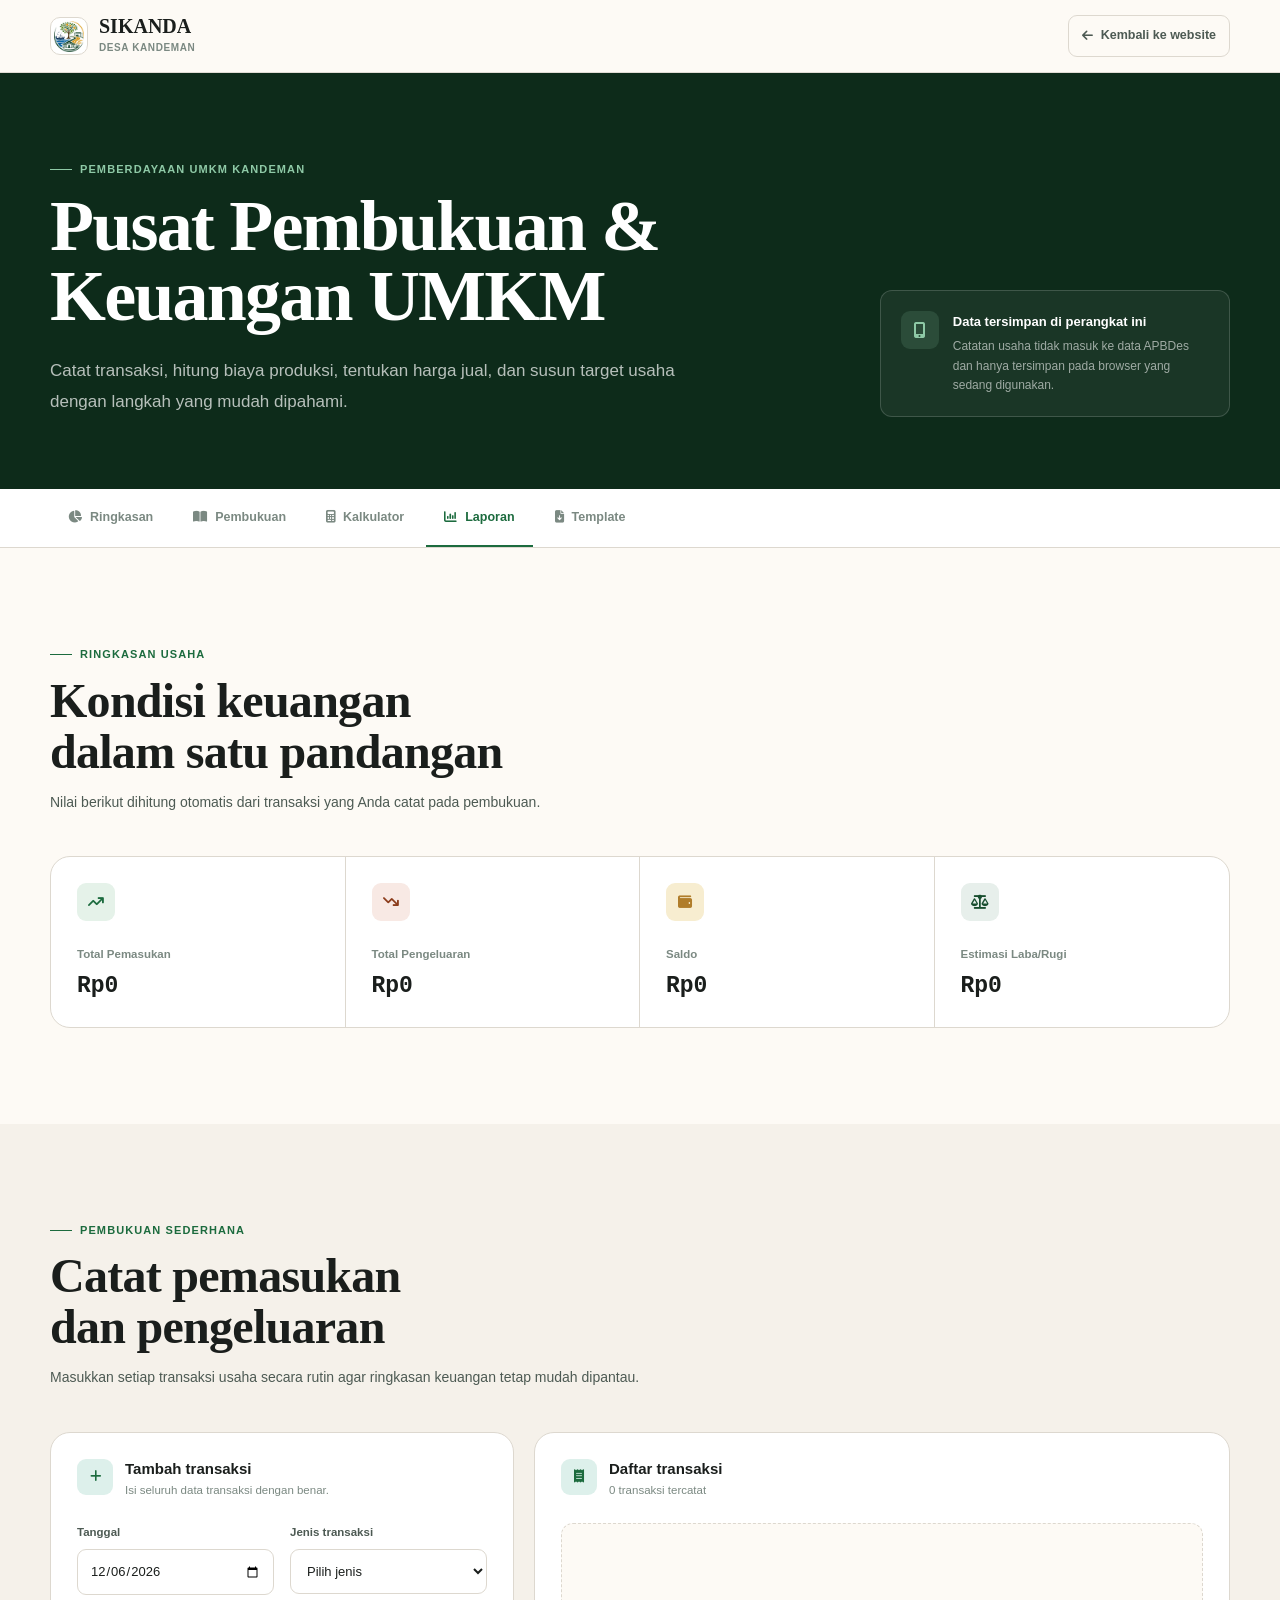
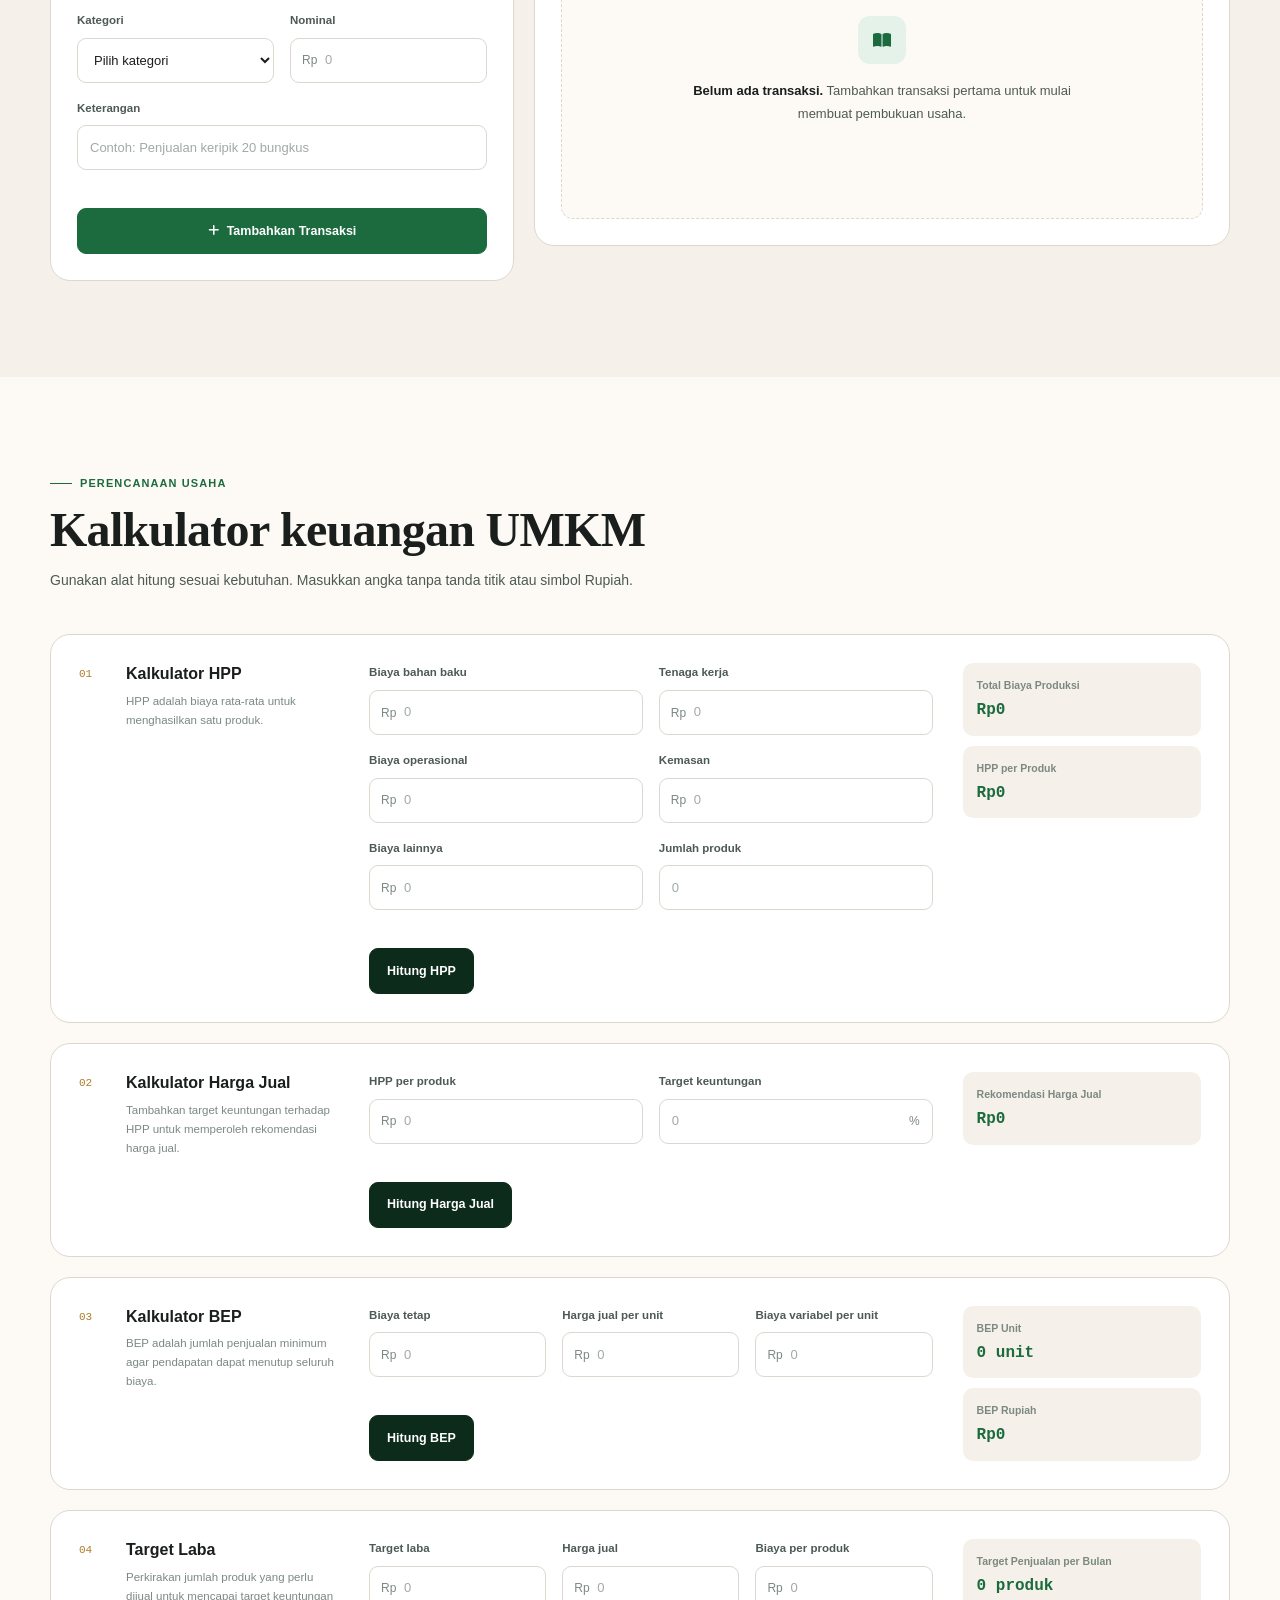
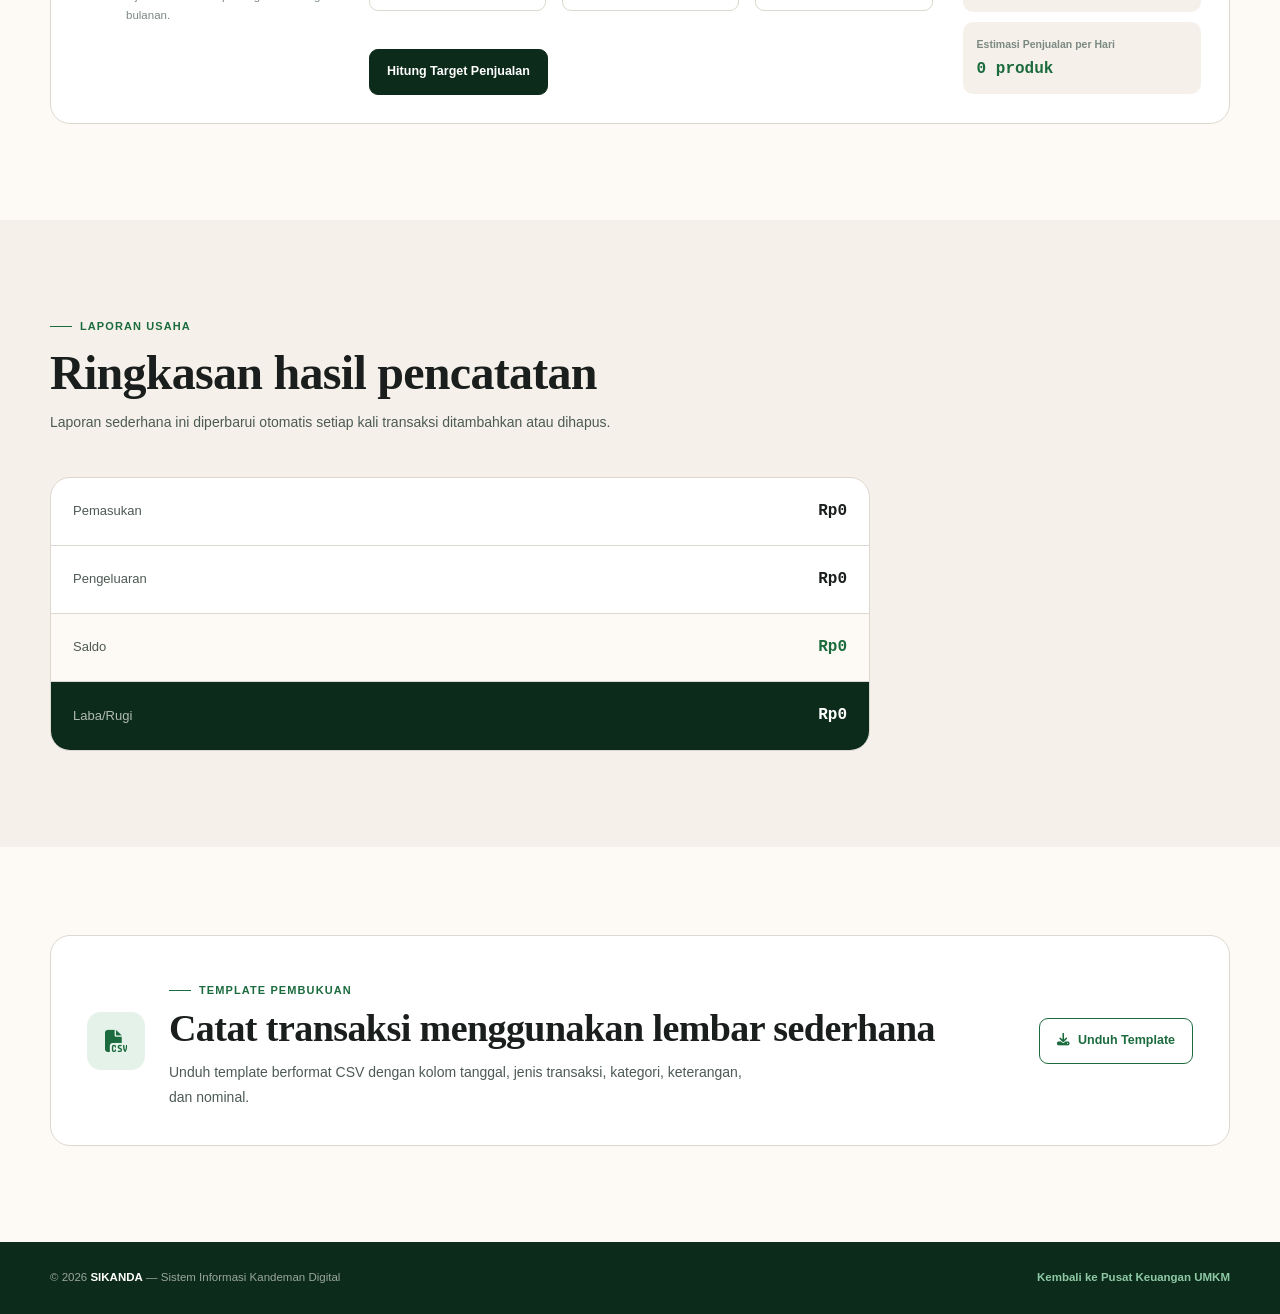
==== Portal Resmi Desa Kandeman/keuangan-umkm/index.html @ 776049ca "Add files via upload" ====
<!DOCTYPE html>
<html lang="id">
<head>
  <meta charset="UTF-8" />
  <meta name="viewport" content="width=device-width, initial-scale=1.0" />
  <meta http-equiv="Content-Security-Policy"
    content="default-src 'self';
             script-src 'self';
             style-src 'self' 'unsafe-inline' https://fonts.googleapis.com https://cdnjs.cloudflare.com;
             font-src https://fonts.gstatic.com https://cdnjs.cloudflare.com;
             img-src 'self' data:;" />
  <title>Pusat Pembukuan &amp; Keuangan UMKM — SIKANDA</title>
  <meta name="description" content="Alat bantu pembukuan dan perencanaan keuangan sederhana bagi pelaku UMKM Desa Kandeman." />
  <meta name="theme-color" content="#0D2B1A" />
  <link rel="icon" type="image/svg+xml" href="data:image/svg+xml,%3Csvg%20xmlns='http://www.w3.org/2000/svg'%20viewBox='0%200%2096%2096'%3E%3Ccircle%20cx='48'%20cy='48'%20r='46'%20fill='%230D2B1A'/%3E%3Crect%20x='45'%20y='38'%20width='6'%20height='26'%20rx='2'%20fill='%236B4423'/%3E%3Ccircle%20cx='48'%20cy='30'%20r='18'%20fill='%233D8B54'/%3E%3Ccircle%20cx='35'%20cy='38'%20r='11'%20fill='%234A9C61'/%3E%3Ccircle%20cx='61'%20cy='38'%20r='11'%20fill='%234A9C61'/%3E%3Cpath%20d='M14,66%20Q28,58%2048,64%20Q68,70%2082,60%20L82,90%20L14,90%20Z'%20fill='%231E5C94'/%3E%3C/svg%3E" />
  <link rel="preconnect" href="https://fonts.googleapis.com" />
  <link rel="preconnect" href="https://fonts.gstatic.com" crossorigin />
  <link href="https://fonts.googleapis.com/css2?family=Cormorant+Garamond:wght@500;600;700&amp;family=DM+Sans:wght@400;500;600;700&amp;family=DM+Mono:wght@400;500&amp;display=swap" rel="stylesheet" />
  <link rel="stylesheet" href="https://cdnjs.cloudflare.com/ajax/libs/font-awesome/6.5.0/css/all.min.css" />
  <link rel="stylesheet" href="../assets/css/keuangan-umkm.css?v=20260810-keuangan-umkm-v12" />
</head>
<body>
  <a class="skip-link" href="#konten-utama">Lewati ke konten utama</a>

  <header class="finance-header">
    <div class="finance-container finance-header-inner">
      <a class="finance-brand" href="../index.html#keuangan-umkm" aria-label="Kembali ke SIKANDA">
        <span class="finance-logo"><img src="../assets/images/logo-desa.png" alt="Logo Desa Kandeman" /></span>
        <span>
          <strong>SIKANDA</strong>
          <small>Desa Kandeman</small>
        </span>
      </a>
      <a class="back-link" href="../index.html#keuangan-umkm">
        <i class="fa-solid fa-arrow-left" aria-hidden="true"></i> Kembali ke website
      </a>
    </div>
  </header>

  <main id="konten-utama">
    <section class="finance-hero" aria-labelledby="page-title">
      <div class="finance-container finance-hero-grid">
        <div>
          <span class="finance-eyebrow">Pemberdayaan UMKM Kandeman</span>
          <h1 id="page-title">Pusat Pembukuan &amp;<br />Keuangan UMKM</h1>
          <p>Catat transaksi, hitung biaya produksi, tentukan harga jual, dan susun target usaha dengan langkah yang mudah dipahami.</p>
        </div>
        <aside class="privacy-note" aria-label="Informasi penyimpanan data">
          <span class="privacy-note-icon" aria-hidden="true"><i class="fa-solid fa-mobile-screen-button"></i></span>
          <div>
            <strong>Data tersimpan di perangkat ini</strong>
            <p>Catatan usaha tidak masuk ke data APBDes dan hanya tersimpan pada browser yang sedang digunakan.</p>
          </div>
        </aside>
      </div>
    </section>

    <nav class="finance-nav" aria-label="Navigasi Pusat Keuangan UMKM">
      <div class="finance-container finance-nav-scroll">
        <a href="#ringkasan" class="finance-nav-link active"><i class="fa-solid fa-chart-pie" aria-hidden="true"></i> Ringkasan</a>
        <a href="#pembukuan" class="finance-nav-link"><i class="fa-solid fa-book-open" aria-hidden="true"></i> Pembukuan</a>
        <a href="#kalkulator" class="finance-nav-link"><i class="fa-solid fa-calculator" aria-hidden="true"></i> Kalkulator</a>
        <a href="#laporan" class="finance-nav-link"><i class="fa-solid fa-chart-column" aria-hidden="true"></i> Laporan</a>
        <a href="#template" class="finance-nav-link"><i class="fa-solid fa-file-arrow-down" aria-hidden="true"></i> Template</a>
      </div>
    </nav>

    <section class="finance-section" id="ringkasan" aria-labelledby="ringkasan-title">
      <div class="finance-container">
        <div class="finance-section-heading">
          <span>Ringkasan usaha</span>
          <h2 id="ringkasan-title">Kondisi keuangan dalam satu pandangan</h2>
          <p>Nilai berikut dihitung otomatis dari transaksi yang Anda catat pada pembukuan.</p>
        </div>
        <div class="summary-grid" aria-live="polite">
          <article class="summary-card income">
            <span class="summary-icon" aria-hidden="true"><i class="fa-solid fa-arrow-trend-up"></i></span>
            <p>Total Pemasukan</p>
            <strong id="summary-income">Rp0</strong>
          </article>
          <article class="summary-card expense">
            <span class="summary-icon" aria-hidden="true"><i class="fa-solid fa-arrow-trend-down"></i></span>
            <p>Total Pengeluaran</p>
            <strong id="summary-expense">Rp0</strong>
          </article>
          <article class="summary-card balance">
            <span class="summary-icon" aria-hidden="true"><i class="fa-solid fa-wallet"></i></span>
            <p>Saldo</p>
            <strong id="summary-balance">Rp0</strong>
          </article>
          <article class="summary-card profit">
            <span class="summary-icon" aria-hidden="true"><i class="fa-solid fa-scale-balanced"></i></span>
            <p>Estimasi Laba/Rugi</p>
            <strong id="summary-profit">Rp0</strong>
          </article>
        </div>
      </div>
    </section>

    <section class="finance-section finance-section-alt" id="pembukuan" aria-labelledby="pembukuan-title">
      <div class="finance-container">
        <div class="finance-section-heading">
          <span>Pembukuan sederhana</span>
          <h2 id="pembukuan-title">Catat pemasukan dan pengeluaran</h2>
          <p>Masukkan setiap transaksi usaha secara rutin agar ringkasan keuangan tetap mudah dipantau.</p>
        </div>

        <div class="bookkeeping-layout">
          <form class="finance-panel transaction-form" id="transaction-form" novalidate>
            <div class="panel-heading">
              <span class="panel-heading-icon" aria-hidden="true"><i class="fa-solid fa-plus"></i></span>
              <div>
                <h3>Tambah transaksi</h3>
                <p>Isi seluruh data transaksi dengan benar.</p>
              </div>
            </div>
            <div class="form-grid two-columns">
              <div class="field-group">
                <label for="transaction-date">Tanggal</label>
                <input id="transaction-date" name="date" type="date" required />
              </div>
              <div class="field-group">
                <label for="transaction-type">Jenis transaksi</label>
                <select id="transaction-type" name="type" required>
                  <option value="">Pilih jenis</option>
                  <option value="pemasukan">Pemasukan</option>
                  <option value="pengeluaran">Pengeluaran</option>
                </select>
              </div>
              <div class="field-group">
                <label for="transaction-category">Kategori</label>
                <select id="transaction-category" name="category" required>
                  <option value="">Pilih kategori</option>
                  <option value="Penjualan">Penjualan</option>
                  <option value="Modal">Modal</option>
                  <option value="Bahan baku">Bahan baku</option>
                  <option value="Operasional">Operasional</option>
                  <option value="Transportasi">Transportasi</option>
                  <option value="Kemasan">Kemasan</option>
                  <option value="Upah">Upah</option>
                  <option value="Lainnya">Lainnya</option>
                </select>
              </div>
              <div class="field-group">
                <label for="transaction-amount">Nominal</label>
                <div class="input-prefix"><span>Rp</span><input id="transaction-amount" name="amount" type="number" min="0" step="1000" inputmode="numeric" placeholder="0" required /></div>
              </div>
              <div class="field-group full-width">
                <label for="transaction-description">Keterangan</label>
                <input id="transaction-description" name="description" type="text" maxlength="100" placeholder="Contoh: Penjualan keripik 20 bungkus" required />
              </div>
            </div>
            <p class="form-message" id="transaction-message" role="alert"></p>
            <button class="primary-button" type="submit"><i class="fa-solid fa-plus" aria-hidden="true"></i> Tambahkan Transaksi</button>
          </form>

          <div class="finance-panel transaction-list-panel">
            <div class="panel-heading panel-heading-row">
              <div class="panel-heading-group">
                <span class="panel-heading-icon" aria-hidden="true"><i class="fa-solid fa-receipt"></i></span>
                <div>
                  <h3>Daftar transaksi</h3>
                  <p id="transaction-count">0 transaksi tercatat</p>
                </div>
              </div>
            </div>
            <div class="empty-state" id="transaction-empty">
              <span aria-hidden="true"><i class="fa-solid fa-book-open"></i></span>
              <p><strong>Belum ada transaksi.</strong> Tambahkan transaksi pertama untuk mulai membuat pembukuan usaha.</p>
            </div>
            <div class="table-scroll" id="transaction-table-wrap" hidden>
              <table class="transaction-table">
                <thead>
                  <tr>
                    <th scope="col">Tanggal</th>
                    <th scope="col">Jenis</th>
                    <th scope="col">Kategori</th>
                    <th scope="col">Keterangan</th>
                    <th scope="col">Nominal</th>
                    <th scope="col"><span class="sr-only">Aksi</span></th>
                  </tr>
                </thead>
                <tbody id="transaction-body"></tbody>
              </table>
            </div>
          </div>
        </div>
      </div>
    </section>

    <section class="finance-section" id="kalkulator" aria-labelledby="kalkulator-title">
      <div class="finance-container">
        <div class="finance-section-heading">
          <span>Perencanaan usaha</span>
          <h2 id="kalkulator-title">Kalkulator keuangan UMKM</h2>
          <p>Gunakan alat hitung sesuai kebutuhan. Masukkan angka tanpa tanda titik atau simbol Rupiah.</p>
        </div>

        <div class="calculator-stack">
          <article class="calculator-panel" id="kalkulator-hpp">
            <div class="calculator-copy">
              <span class="calculator-number">01</span>
              <div>
                <h3>Kalkulator HPP</h3>
                <p>HPP adalah biaya rata-rata untuk menghasilkan satu produk.</p>
              </div>
            </div>
            <form class="calculator-form" id="hpp-form" novalidate>
              <div class="form-grid two-columns">
                <div class="field-group"><label for="hpp-material">Biaya bahan baku</label><div class="input-prefix"><span>Rp</span><input id="hpp-material" type="number" min="0" step="1000" placeholder="0" required /></div></div>
                <div class="field-group"><label for="hpp-labor">Tenaga kerja</label><div class="input-prefix"><span>Rp</span><input id="hpp-labor" type="number" min="0" step="1000" placeholder="0" required /></div></div>
                <div class="field-group"><label for="hpp-operational">Biaya operasional</label><div class="input-prefix"><span>Rp</span><input id="hpp-operational" type="number" min="0" step="1000" placeholder="0" required /></div></div>
                <div class="field-group"><label for="hpp-packaging">Kemasan</label><div class="input-prefix"><span>Rp</span><input id="hpp-packaging" type="number" min="0" step="1000" placeholder="0" required /></div></div>
                <div class="field-group"><label for="hpp-other">Biaya lainnya</label><div class="input-prefix"><span>Rp</span><input id="hpp-other" type="number" min="0" step="1000" placeholder="0" required /></div></div>
                <div class="field-group"><label for="hpp-quantity">Jumlah produk</label><input id="hpp-quantity" type="number" min="0" step="1" placeholder="0" required /></div>
              </div>
              <p class="form-message" id="hpp-message" role="alert"></p>
              <button class="secondary-button" type="submit">Hitung HPP</button>
            </form>
            <div class="calculator-results" aria-live="polite">
              <div><span>Total Biaya Produksi</span><strong id="hpp-total">Rp0</strong></div>
              <div><span>HPP per Produk</span><strong id="hpp-unit">Rp0</strong></div>
            </div>
          </article>

          <article class="calculator-panel" id="kalkulator-harga-jual">
            <div class="calculator-copy">
              <span class="calculator-number">02</span>
              <div>
                <h3>Kalkulator Harga Jual</h3>
                <p>Tambahkan target keuntungan terhadap HPP untuk memperoleh rekomendasi harga jual.</p>
              </div>
            </div>
            <form class="calculator-form" id="selling-form" novalidate>
              <div class="form-grid two-columns">
                <div class="field-group"><label for="selling-hpp">HPP per produk</label><div class="input-prefix"><span>Rp</span><input id="selling-hpp" type="number" min="0" step="1000" placeholder="0" required /></div></div>
                <div class="field-group"><label for="selling-margin">Target keuntungan</label><div class="input-suffix"><input id="selling-margin" type="number" min="0" step="0.1" placeholder="0" required /><span>%</span></div></div>
              </div>
              <p class="form-message" id="selling-message" role="alert"></p>
              <button class="secondary-button" type="submit">Hitung Harga Jual</button>
            </form>
            <div class="calculator-results single" aria-live="polite">
              <div><span>Rekomendasi Harga Jual</span><strong id="selling-result">Rp0</strong></div>
            </div>
          </article>

          <article class="calculator-panel" id="kalkulator-bep">
            <div class="calculator-copy">
              <span class="calculator-number">03</span>
              <div>
                <h3>Kalkulator BEP</h3>
                <p>BEP adalah jumlah penjualan minimum agar pendapatan dapat menutup seluruh biaya.</p>
              </div>
            </div>
            <form class="calculator-form" id="bep-form" novalidate>
              <div class="form-grid three-columns">
                <div class="field-group"><label for="bep-fixed">Biaya tetap</label><div class="input-prefix"><span>Rp</span><input id="bep-fixed" type="number" min="0" step="1000" placeholder="0" required /></div></div>
                <div class="field-group"><label for="bep-price">Harga jual per unit</label><div class="input-prefix"><span>Rp</span><input id="bep-price" type="number" min="0" step="1000" placeholder="0" required /></div></div>
                <div class="field-group"><label for="bep-variable">Biaya variabel per unit</label><div class="input-prefix"><span>Rp</span><input id="bep-variable" type="number" min="0" step="1000" placeholder="0" required /></div></div>
              </div>
              <p class="form-message" id="bep-message" role="alert"></p>
              <button class="secondary-button" type="submit">Hitung BEP</button>
            </form>
            <div class="calculator-results" aria-live="polite">
              <div><span>BEP Unit</span><strong id="bep-unit">0 unit</strong></div>
              <div><span>BEP Rupiah</span><strong id="bep-rupiah">Rp0</strong></div>
            </div>
          </article>

          <article class="calculator-panel" id="kalkulator-target">
            <div class="calculator-copy">
              <span class="calculator-number">04</span>
              <div>
                <h3>Target Laba</h3>
                <p>Perkirakan jumlah produk yang perlu dijual untuk mencapai target keuntungan bulanan.</p>
              </div>
            </div>
            <form class="calculator-form" id="target-form" novalidate>
              <div class="form-grid three-columns">
                <div class="field-group"><label for="target-profit">Target laba</label><div class="input-prefix"><span>Rp</span><input id="target-profit" type="number" min="0" step="1000" placeholder="0" required /></div></div>
                <div class="field-group"><label for="target-price">Harga jual</label><div class="input-prefix"><span>Rp</span><input id="target-price" type="number" min="0" step="1000" placeholder="0" required /></div></div>
                <div class="field-group"><label for="target-cost">Biaya per produk</label><div class="input-prefix"><span>Rp</span><input id="target-cost" type="number" min="0" step="1000" placeholder="0" required /></div></div>
              </div>
              <p class="form-message" id="target-message" role="alert"></p>
              <button class="secondary-button" type="submit">Hitung Target Penjualan</button>
            </form>
            <div class="calculator-results" aria-live="polite">
              <div><span>Target Penjualan per Bulan</span><strong id="target-month">0 produk</strong></div>
              <div><span>Estimasi Penjualan per Hari</span><strong id="target-day">0 produk</strong></div>
            </div>
          </article>
        </div>
      </div>
    </section>

    <section class="finance-section finance-section-alt" id="laporan" aria-labelledby="laporan-title">
      <div class="finance-container">
        <div class="finance-section-heading">
          <span>Laporan usaha</span>
          <h2 id="laporan-title">Ringkasan hasil pencatatan</h2>
          <p>Laporan sederhana ini diperbarui otomatis setiap kali transaksi ditambahkan atau dihapus.</p>
        </div>
        <div class="report-panel">
          <div class="report-row"><span>Pemasukan</span><strong id="report-income">Rp0</strong></div>
          <div class="report-row"><span>Pengeluaran</span><strong id="report-expense">Rp0</strong></div>
          <div class="report-row report-total"><span>Saldo</span><strong id="report-balance">Rp0</strong></div>
          <div class="report-row report-result"><span>Laba/Rugi</span><strong id="report-profit">Rp0</strong></div>
        </div>
      </div>
    </section>

    <section class="finance-section" id="template" aria-labelledby="template-title">
      <div class="finance-container">
        <div class="template-panel">
          <div class="template-icon" aria-hidden="true"><i class="fa-solid fa-file-csv"></i></div>
          <div>
            <span class="template-label">Template pembukuan</span>
            <h2 id="template-title">Catat transaksi menggunakan lembar sederhana</h2>
            <p>Unduh template berformat CSV dengan kolom tanggal, jenis transaksi, kategori, keterangan, dan nominal.</p>
          </div>
          <button class="outline-button" id="download-template" type="button"><i class="fa-solid fa-download" aria-hidden="true"></i> Unduh Template</button>
        </div>
      </div>
    </section>
  </main>

  <footer class="finance-footer">
    <div class="finance-container">
      <p>© 2026 <strong>SIKANDA</strong> — Sistem Informasi Kandeman Digital</p>
      <a href="../index.html#keuangan-umkm">Kembali ke Pusat Keuangan UMKM</a>
    </div>
  </footer>

  <script src="../assets/js/keuangan-umkm.js?v=20260810-keuangan-umkm-v12" defer></script>
</body>
</html>
---- Portal Resmi Desa Kandeman/assets/css/keuangan-umkm.css ----
*, *::before, *::after { box-sizing: border-box; }

:root {
  --forest: #0D2B1A;
  --forest-mid: #174D2E;
  --emerald: #1C6B3E;
  --sage: #4A8C62;
  --mint: #8EC9A6;
  --cream: #F5F1EA;
  --cream-light: #FDFAF5;
  --gold: #B07D2A;
  --gold-pale: #F7EDD0;
  --rust: #8C3D1C;
  --text: #1A1E1C;
  --text-sec: #4D5A53;
  --text-muted: #7B8982;
  --border: #DDD8CF;
  --card: #FFFFFF;
  --success-pale: #E5F2E9;
  --danger-pale: #F8E9E4;
  --r-sm: 6px;
  --r-md: 12px;
  --r-lg: 20px;
}

html { scroll-behavior: smooth; }
body {
  margin: 0;
  background: var(--cream-light);
  color: var(--text);
  font-family: 'DM Sans', sans-serif;
  font-size: 16px;
  line-height: 1.7;
  -webkit-font-smoothing: antialiased;
}
button, input, select { font: inherit; }
button, a { -webkit-tap-highlight-color: transparent; }
button { cursor: pointer; }
a { color: inherit; }
img { display: block; max-width: 100%; }

.skip-link {
  position: fixed;
  top: 10px;
  left: 10px;
  z-index: 100;
  padding: 10px 14px;
  border-radius: 8px;
  background: #fff;
  color: var(--forest);
  font-weight: 700;
  text-decoration: none;
  transform: translateY(-150%);
}
.skip-link:focus { transform: translateY(0); }
.sr-only {
  position: absolute;
  width: 1px;
  height: 1px;
  padding: 0;
  margin: -1px;
  overflow: hidden;
  clip: rect(0, 0, 0, 0);
  white-space: nowrap;
  border: 0;
}
.finance-container { width: min(1180px, calc(100% - 48px)); margin: 0 auto; }

.finance-header {
  position: sticky;
  top: 0;
  z-index: 30;
  background: rgba(253,250,245,.94);
  border-bottom: 1px solid rgba(221,216,207,.85);
  backdrop-filter: blur(12px);
}
.finance-header-inner {
  min-height: 72px;
  display: flex;
  align-items: center;
  justify-content: space-between;
  gap: 24px;
}
.finance-brand {
  display: inline-flex;
  align-items: center;
  gap: 11px;
  color: var(--text);
  text-decoration: none;
}
.finance-logo {
  width: 38px;
  height: 38px;
  padding: 3px;
  overflow: hidden;
  display: grid;
  place-items: center;
  background: #fff;
  border: 1px solid var(--border);
  border-radius: 10px;
}
.finance-logo img { width: 100%; height: 100%; object-fit: contain; }
.finance-brand strong {
  display: block;
  font-family: 'Cormorant Garamond', serif;
  font-size: 20px;
  line-height: 1;
}
.finance-brand small {
  display: block;
  margin-top: 3px;
  color: var(--text-muted);
  font-size: 10px;
  font-weight: 600;
  letter-spacing: .06em;
  text-transform: uppercase;
}
.back-link {
  min-height: 42px;
  padding: 8px 13px;
  display: inline-flex;
  align-items: center;
  gap: 8px;
  border: 1px solid var(--border);
  border-radius: 9px;
  color: var(--text-sec);
  font-size: 12.5px;
  font-weight: 600;
  text-decoration: none;
  transition: border-color .2s, color .2s, transform .2s;
}
.back-link:hover { color: var(--emerald); border-color: rgba(28,107,62,.4); transform: translateY(-1px); }

.finance-hero {
  padding: 78px 0 72px;
  background: var(--forest);
  color: #fff;
}
.finance-hero-grid {
  display: grid;
  grid-template-columns: minmax(0, 1.35fr) minmax(280px, .65fr);
  align-items: end;
  gap: clamp(48px, 8vw, 110px);
}
.finance-eyebrow,
.finance-section-heading > span,
.template-label {
  display: inline-flex;
  align-items: center;
  gap: 8px;
  margin-bottom: 12px;
  color: var(--emerald);
  font-size: 11px;
  font-weight: 700;
  letter-spacing: .1em;
  text-transform: uppercase;
}
.finance-eyebrow { color: var(--mint); }
.finance-eyebrow::before,
.finance-section-heading > span::before,
.template-label::before {
  content: '';
  width: 22px;
  height: 1px;
  background: currentColor;
}
.finance-hero h1 {
  margin: 0;
  max-width: 760px;
  font-family: 'Cormorant Garamond', serif;
  font-size: clamp(46px, 6.2vw, 72px);
  font-weight: 700;
  line-height: .98;
  letter-spacing: -.025em;
  text-wrap: balance;
}
.finance-hero > .finance-container > div > p {
  max-width: 660px;
  margin: 24px 0 0;
  color: rgba(255,255,255,.7);
  font-size: clamp(15px, 1.4vw, 17px);
  line-height: 1.8;
  text-wrap: pretty;
}
.privacy-note {
  padding: 20px;
  display: flex;
  gap: 14px;
  border: 1px solid rgba(255,255,255,.16);
  border-radius: var(--r-md);
  background: rgba(255,255,255,.055);
}
.privacy-note-icon {
  width: 38px;
  height: 38px;
  flex: 0 0 auto;
  display: grid;
  place-items: center;
  border-radius: 9px;
  background: rgba(142,201,166,.15);
  color: var(--mint);
}
.privacy-note strong { display: block; margin-bottom: 4px; font-size: 13px; }
.privacy-note p { margin: 0; color: rgba(255,255,255,.58); font-size: 12px; line-height: 1.65; }

.finance-nav {
  position: sticky;
  top: 72px;
  z-index: 25;
  background: rgba(255,255,255,.96);
  border-bottom: 1px solid var(--border);
  backdrop-filter: blur(10px);
}
.finance-nav-scroll {
  display: flex;
  gap: 4px;
  overflow-x: auto;
  scrollbar-width: none;
}
.finance-nav-scroll::-webkit-scrollbar { display: none; }
.finance-nav-link {
  min-height: 58px;
  padding: 0 18px;
  flex: 0 0 auto;
  display: inline-flex;
  align-items: center;
  gap: 8px;
  border-bottom: 2px solid transparent;
  color: var(--text-muted);
  font-size: 12.5px;
  font-weight: 600;
  text-decoration: none;
  transition: color .2s, border-color .2s;
}
.finance-nav-link:hover,
.finance-nav-link.active { color: var(--emerald); border-bottom-color: var(--emerald); }

.finance-section {
  padding: 88px 0 96px;
  scroll-margin-top: 132px;
}
.finance-section-alt { background: var(--cream); }
.finance-section-heading { max-width: 680px; margin-bottom: 42px; }
.finance-section-heading h2,
.template-panel h2 {
  margin: 0;
  font-family: 'Cormorant Garamond', serif;
  font-size: clamp(35px, 4vw, 48px);
  font-weight: 700;
  line-height: 1.06;
  letter-spacing: -.015em;
  text-wrap: balance;
}
.finance-section-heading p,
.template-panel p {
  max-width: 620px;
  margin: 12px 0 0;
  color: var(--text-sec);
  font-size: 14px;
  line-height: 1.75;
  text-wrap: pretty;
}

.summary-grid {
  display: grid;
  grid-template-columns: repeat(4, minmax(0, 1fr));
  border: 1px solid var(--border);
  border-radius: var(--r-lg);
  overflow: hidden;
  background: #fff;
}
.summary-card {
  min-width: 0;
  padding: 26px;
  border-right: 1px solid var(--border);
}
.summary-card:last-child { border-right: 0; }
.summary-icon {
  width: 38px;
  height: 38px;
  display: grid;
  place-items: center;
  margin-bottom: 24px;
  border-radius: 9px;
  background: var(--success-pale);
  color: var(--emerald);
  font-size: 14px;
}
.summary-card.expense .summary-icon { background: var(--danger-pale); color: var(--rust); }
.summary-card.balance .summary-icon { background: var(--gold-pale); color: var(--gold); }
.summary-card.profit .summary-icon { background: #E7EFEB; color: var(--forest-mid); }
.summary-card p { margin: 0 0 7px; color: var(--text-muted); font-size: 11.5px; font-weight: 600; }
.summary-card strong {
  display: block;
  overflow-wrap: anywhere;
  font-family: 'DM Mono', monospace;
  font-size: clamp(18px, 2vw, 23px);
  line-height: 1.25;
  font-variant-numeric: tabular-nums;
}
.summary-card.negative strong { color: var(--rust); }

.bookkeeping-layout { display: grid; grid-template-columns: minmax(320px, .8fr) minmax(0, 1.2fr); align-items: start; gap: 20px; }
.finance-panel,
.calculator-panel {
  background: #fff;
  border: 1px solid var(--border);
  border-radius: var(--r-lg);
}
.finance-panel { padding: 26px; }
.panel-heading,
.panel-heading-group {
  display: flex;
  align-items: flex-start;
  gap: 12px;
}
.panel-heading { margin-bottom: 24px; }
.panel-heading-row { justify-content: space-between; }
.panel-heading-icon {
  width: 36px;
  height: 36px;
  flex: 0 0 auto;
  display: grid;
  place-items: center;
  border-radius: 9px;
  background: var(--teal-pale, #DDF0EB);
  color: var(--emerald);
  font-size: 13px;
}
.panel-heading h3 { margin: 0; font-size: 15px; line-height: 1.35; }
.panel-heading p { margin: 3px 0 0; color: var(--text-muted); font-size: 11.5px; line-height: 1.45; }

.form-grid { display: grid; gap: 16px; }
.form-grid.two-columns { grid-template-columns: repeat(2, minmax(0, 1fr)); }
.form-grid.three-columns { grid-template-columns: repeat(3, minmax(0, 1fr)); }
.field-group { min-width: 0; }
.field-group.full-width { grid-column: 1 / -1; }
.field-group label {
  display: block;
  margin-bottom: 7px;
  color: var(--text-sec);
  font-size: 11.5px;
  font-weight: 700;
}
.field-group input,
.field-group select {
  width: 100%;
  min-height: 45px;
  padding: 10px 12px;
  border: 1px solid var(--border);
  border-radius: 9px;
  outline: none;
  background: #fff;
  color: var(--text);
  font-size: 13px;
  transition: border-color .2s, box-shadow .2s;
}
.field-group input::placeholder { color: #A1AAA5; }
.field-group input:focus,
.field-group select:focus {
  border-color: var(--emerald);
  box-shadow: 0 0 0 3px rgba(28,107,62,.1);
}
.field-group input[aria-invalid="true"],
.field-group select[aria-invalid="true"] { border-color: var(--rust); }
.input-prefix,
.input-suffix { position: relative; }
.input-prefix > span,
.input-suffix > span {
  position: absolute;
  top: 50%;
  transform: translateY(-50%);
  color: var(--text-muted);
  font-size: 12px;
  pointer-events: none;
}
.input-prefix > span { left: 12px; }
.input-prefix input { padding-left: 34px; }
.input-suffix > span { right: 13px; }
.input-suffix input { padding-right: 34px; }
.form-message {
  min-height: 20px;
  margin: 10px 0 8px;
  color: var(--rust);
  font-size: 11.5px;
  font-weight: 600;
}
.form-message.success { color: var(--emerald); }
.primary-button,
.secondary-button,
.outline-button {
  min-height: 46px;
  padding: 11px 17px;
  display: inline-flex;
  align-items: center;
  justify-content: center;
  gap: 8px;
  border-radius: 9px;
  font-size: 12.5px;
  font-weight: 700;
  transition: transform .18s, background .18s, border-color .18s;
}
.primary-button { width: 100%; border: 1px solid var(--emerald); background: var(--emerald); color: #fff; }
.secondary-button { border: 1px solid var(--forest); background: var(--forest); color: #fff; }
.outline-button { border: 1px solid var(--emerald); background: transparent; color: var(--emerald); }
.primary-button:hover,
.secondary-button:hover { background: var(--forest-mid); transform: translateY(-1px); }
.outline-button:hover { background: var(--emerald); color: #fff; transform: translateY(-1px); }
.primary-button:active,
.secondary-button:active,
.outline-button:active { transform: scale(.98); }
button:focus-visible,
a:focus-visible { outline: 3px solid var(--gold); outline-offset: 3px; }

.transaction-list-panel { min-width: 0; }
.empty-state {
  min-height: 296px;
  padding: 40px 28px;
  display: flex;
  flex-direction: column;
  align-items: center;
  justify-content: center;
  text-align: center;
  border: 1px dashed var(--border);
  border-radius: var(--r-md);
  background: var(--cream-light);
}
.empty-state > span {
  width: 48px;
  height: 48px;
  display: grid;
  place-items: center;
  margin-bottom: 16px;
  border-radius: 12px;
  background: var(--success-pale);
  color: var(--emerald);
}
.empty-state p { max-width: 410px; margin: 0; color: var(--text-sec); font-size: 13px; line-height: 1.75; }
.empty-state strong { color: var(--text); }
.table-scroll { max-width: 100%; overflow-x: auto; }
.transaction-table { width: 100%; min-width: 740px; border-collapse: collapse; font-size: 11.5px; }
.transaction-table th {
  padding: 10px 12px;
  border-bottom: 1px solid var(--border);
  color: var(--text-muted);
  font-size: 10px;
  letter-spacing: .05em;
  text-align: left;
  text-transform: uppercase;
}
.transaction-table td { padding: 13px 12px; border-bottom: 1px solid #EEEAE3; color: var(--text-sec); vertical-align: middle; }
.transaction-table tbody tr:last-child td { border-bottom: 0; }
.transaction-table td.amount { color: var(--text); font-family: 'DM Mono', monospace; font-weight: 500; text-align: right; }
.transaction-table th:nth-last-child(2) { text-align: right; }
.transaction-type {
  display: inline-flex;
  padding: 3px 8px;
  border-radius: 5px;
  background: var(--success-pale);
  color: var(--emerald);
  font-size: 10px;
  font-weight: 700;
  text-transform: capitalize;
}
.transaction-type.pengeluaran { background: var(--danger-pale); color: var(--rust); }
.delete-transaction {
  width: 34px;
  height: 34px;
  display: grid;
  place-items: center;
  border: 1px solid transparent;
  border-radius: 8px;
  background: transparent;
  color: var(--text-muted);
}
.delete-transaction:hover { border-color: #E8C8BE; background: var(--danger-pale); color: var(--rust); }

.calculator-stack { display: grid; gap: 20px; }
.calculator-panel {
  padding: 28px;
  display: grid;
  grid-template-columns: minmax(210px, .6fr) minmax(0, 1.3fr) minmax(210px, .55fr);
  align-items: start;
  gap: 30px;
}
.calculator-copy { display: flex; align-items: flex-start; gap: 13px; }
.calculator-number {
  min-width: 34px;
  padding-top: 2px;
  color: var(--gold);
  font-family: 'DM Mono', monospace;
  font-size: 11px;
  font-weight: 500;
}
.calculator-copy h3 { margin: 0 0 7px; font-size: 16px; line-height: 1.35; }
.calculator-copy p { margin: 0; color: var(--text-muted); font-size: 11.5px; line-height: 1.65; }
.calculator-form { min-width: 0; }
.calculator-results {
  display: grid;
  gap: 10px;
}
.calculator-results > div {
  min-width: 0;
  padding: 14px;
  border-radius: 10px;
  background: var(--cream);
}
.calculator-results span { display: block; margin-bottom: 5px; color: var(--text-muted); font-size: 10.5px; font-weight: 600; }
.calculator-results strong {
  display: block;
  overflow-wrap: anywhere;
  color: var(--emerald);
  font-family: 'DM Mono', monospace;
  font-size: 16px;
  line-height: 1.35;
  font-variant-numeric: tabular-nums;
}

.report-panel {
  max-width: 820px;
  border: 1px solid var(--border);
  border-radius: var(--r-lg);
  overflow: hidden;
  background: #fff;
}
.report-row {
  min-height: 68px;
  padding: 17px 22px;
  display: flex;
  align-items: center;
  justify-content: space-between;
  gap: 24px;
  border-bottom: 1px solid var(--border);
}
.report-row:last-child { border-bottom: 0; }
.report-row span { color: var(--text-sec); font-size: 13px; }
.report-row strong { font-family: 'DM Mono', monospace; font-size: 16px; font-variant-numeric: tabular-nums; }
.report-total { background: var(--cream-light); }
.report-total strong { color: var(--emerald); }
.report-result { background: var(--forest); color: #fff; }
.report-result span { color: rgba(255,255,255,.68); }
.report-result strong { color: #fff; }
.report-result.negative strong { color: #F1B39E; }

.template-panel {
  padding: 36px;
  display: grid;
  grid-template-columns: auto minmax(0, 1fr) auto;
  align-items: center;
  gap: 24px;
  border: 1px solid var(--border);
  border-radius: var(--r-lg);
  background: #fff;
}
.template-icon {
  width: 58px;
  height: 58px;
  display: grid;
  place-items: center;
  border-radius: 14px;
  background: var(--success-pale);
  color: var(--emerald);
  font-size: 22px;
}
.template-panel h2 { font-size: clamp(29px, 3.2vw, 38px); }
.template-label { margin-bottom: 8px; }

.finance-footer { padding: 26px 0; background: var(--forest); color: rgba(255,255,255,.58); }
.finance-footer .finance-container { display: flex; align-items: center; justify-content: space-between; gap: 20px; }
.finance-footer p { margin: 0; font-size: 11.5px; }
.finance-footer strong { color: #fff; }
.finance-footer a { color: var(--mint); font-size: 11.5px; font-weight: 600; text-decoration: none; }

@media (max-width: 1020px) {
  .summary-grid { grid-template-columns: repeat(2, minmax(0, 1fr)); }
  .summary-card:nth-child(2) { border-right: 0; }
  .summary-card:nth-child(-n+2) { border-bottom: 1px solid var(--border); }
  .bookkeeping-layout { grid-template-columns: 1fr; }
  .calculator-panel { grid-template-columns: minmax(190px, .7fr) minmax(0, 1.3fr); }
  .calculator-results { grid-column: 1 / -1; grid-template-columns: repeat(2, minmax(0, 1fr)); }
  .calculator-results.single { grid-template-columns: 1fr; }
}

@media (max-width: 760px) {
  .finance-container { width: min(100% - 32px, 680px); }
  .finance-header-inner { min-height: 66px; }
  .finance-nav { top: 66px; }
  .finance-hero { padding: 56px 0 52px; }
  .finance-hero-grid { grid-template-columns: 1fr; align-items: start; gap: 32px; }
  .finance-hero h1 { font-size: clamp(40px, 11vw, 58px); }
  .finance-hero > .finance-container > div > p { margin-top: 18px; }
  .privacy-note { max-width: 520px; }
  .finance-section { padding: 68px 0 74px; scroll-margin-top: 125px; }
  .finance-section-heading { margin-bottom: 32px; }
  .form-grid.three-columns { grid-template-columns: 1fr; }
  .calculator-panel { grid-template-columns: 1fr; gap: 22px; }
  .calculator-results { grid-column: auto; }
  .template-panel { grid-template-columns: auto 1fr; padding: 28px; }
  .template-panel .outline-button { grid-column: 1 / -1; justify-self: start; }
}

@media (max-width: 560px) {
  .finance-container { width: min(100% - 24px, 520px); }
  .finance-brand small { display: none; }
  .back-link { min-width: 44px; padding: 9px 12px; }
  .back-link i { margin: 0; }
  .back-link { font-size: 0; }
  .back-link i { font-size: 14px; }
  .finance-hero h1 br { display: none; }
  .finance-nav-link { min-height: 56px; padding: 0 14px; }
  .finance-section { padding: 58px 0 64px; }
  .finance-section-heading h2 { font-size: 35px; }
  .summary-grid { grid-template-columns: 1fr; }
  .summary-card,
  .summary-card:nth-child(2) { border-right: 0; border-bottom: 1px solid var(--border); }
  .summary-card:last-child { border-bottom: 0; }
  .summary-card { padding: 22px; }
  .summary-icon { margin-bottom: 17px; }
  .finance-panel,
  .calculator-panel { padding: 21px; border-radius: 16px; }
  .form-grid.two-columns { grid-template-columns: 1fr; }
  .field-group.full-width { grid-column: auto; }
  .field-group input,
  .field-group select { min-height: 48px; }
  .primary-button,
  .secondary-button,
  .outline-button { width: 100%; min-height: 48px; }
  .calculator-results { grid-template-columns: 1fr; }
  .empty-state { min-height: 250px; padding: 30px 20px; }
  .report-row { padding: 16px 18px; gap: 14px; }
  .report-row strong { font-size: 14px; text-align: right; overflow-wrap: anywhere; }
  .template-panel { grid-template-columns: 1fr; padding: 24px; }
  .template-panel .outline-button { grid-column: auto; justify-self: stretch; }
  .finance-footer .finance-container { align-items: flex-start; flex-direction: column; gap: 8px; }
}

@media (prefers-reduced-motion: reduce) {
  *, *::before, *::after { scroll-behavior: auto !important; transition: none !important; }
}

@media print {
  .finance-header, .finance-nav, .transaction-form, #kalkulator, #template, .finance-footer, .delete-transaction { display: none !important; }
  body { background: #fff; color: #000; }
  .finance-hero { padding: 20px 0; background: #fff; color: #000; }
  .privacy-note { display: none; }
  .finance-section { padding: 24px 0; }
  .summary-grid, .finance-panel, .report-panel { break-inside: avoid; }
}
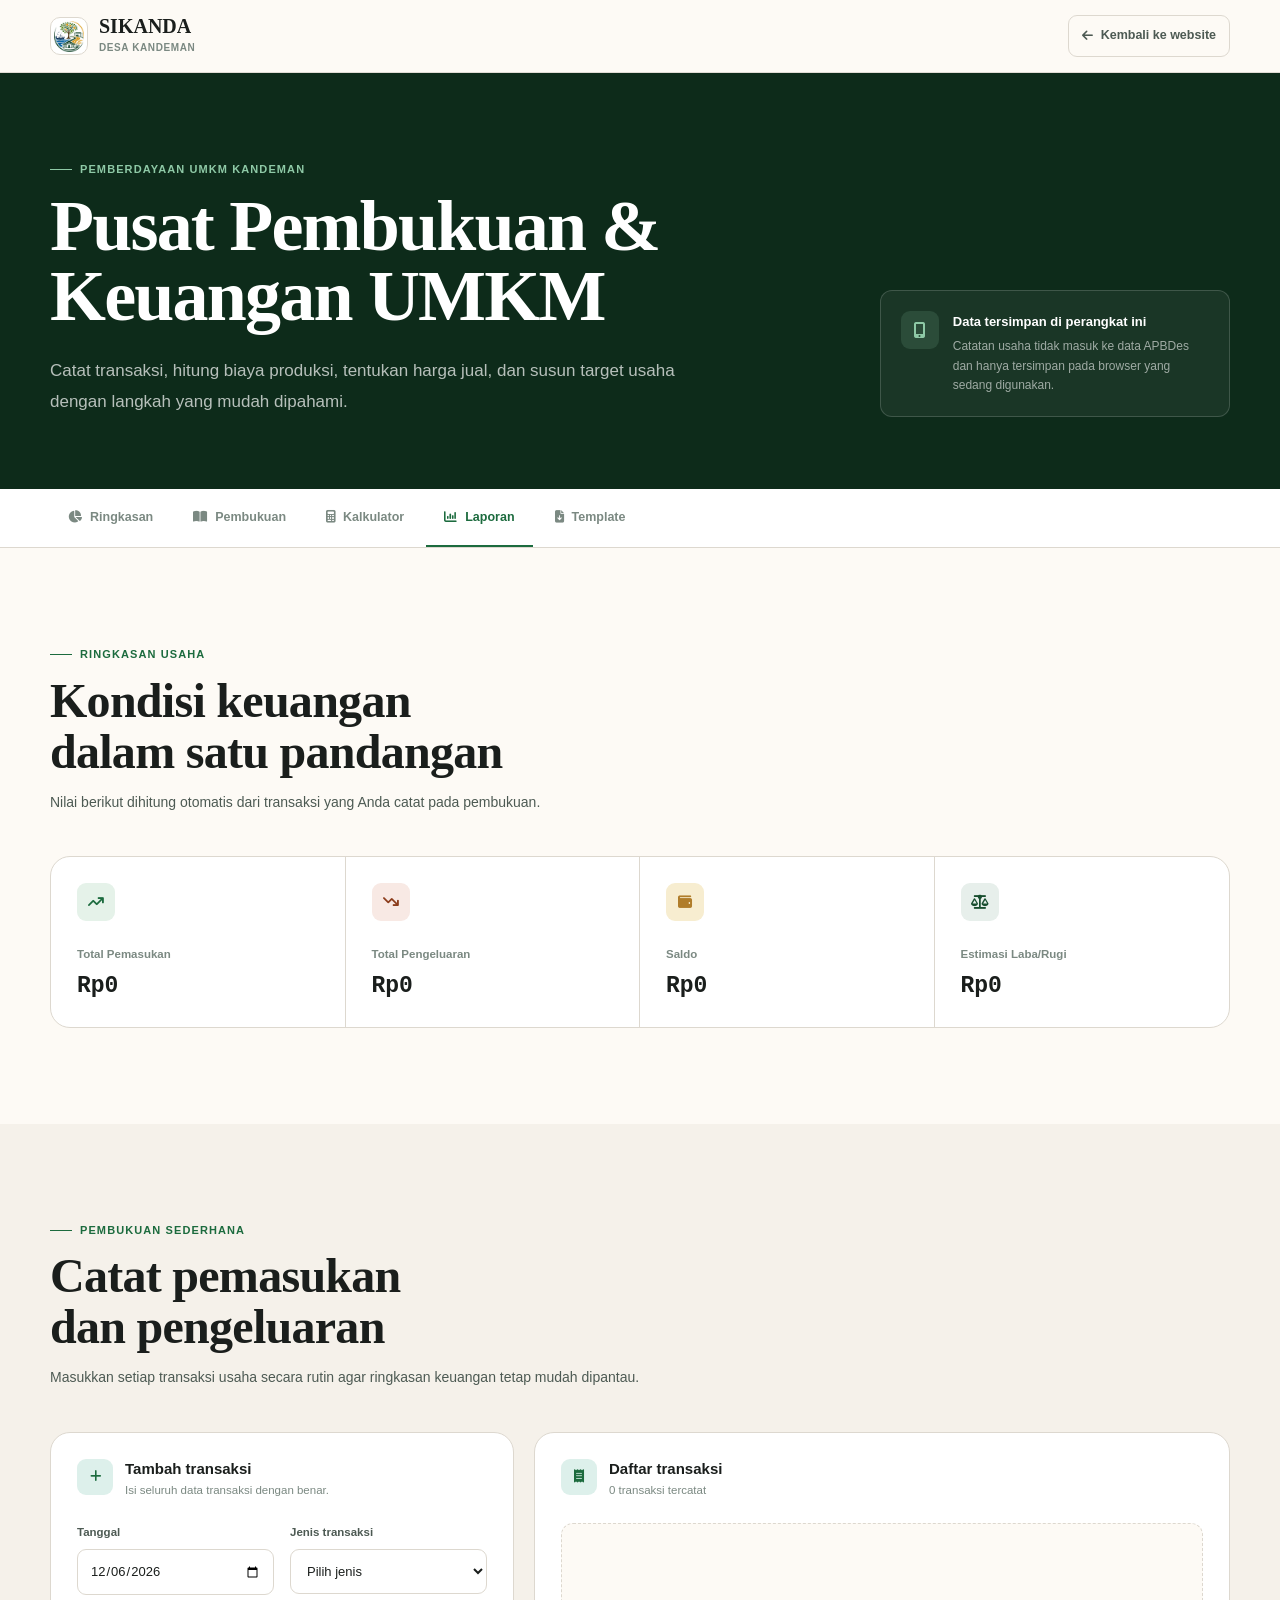
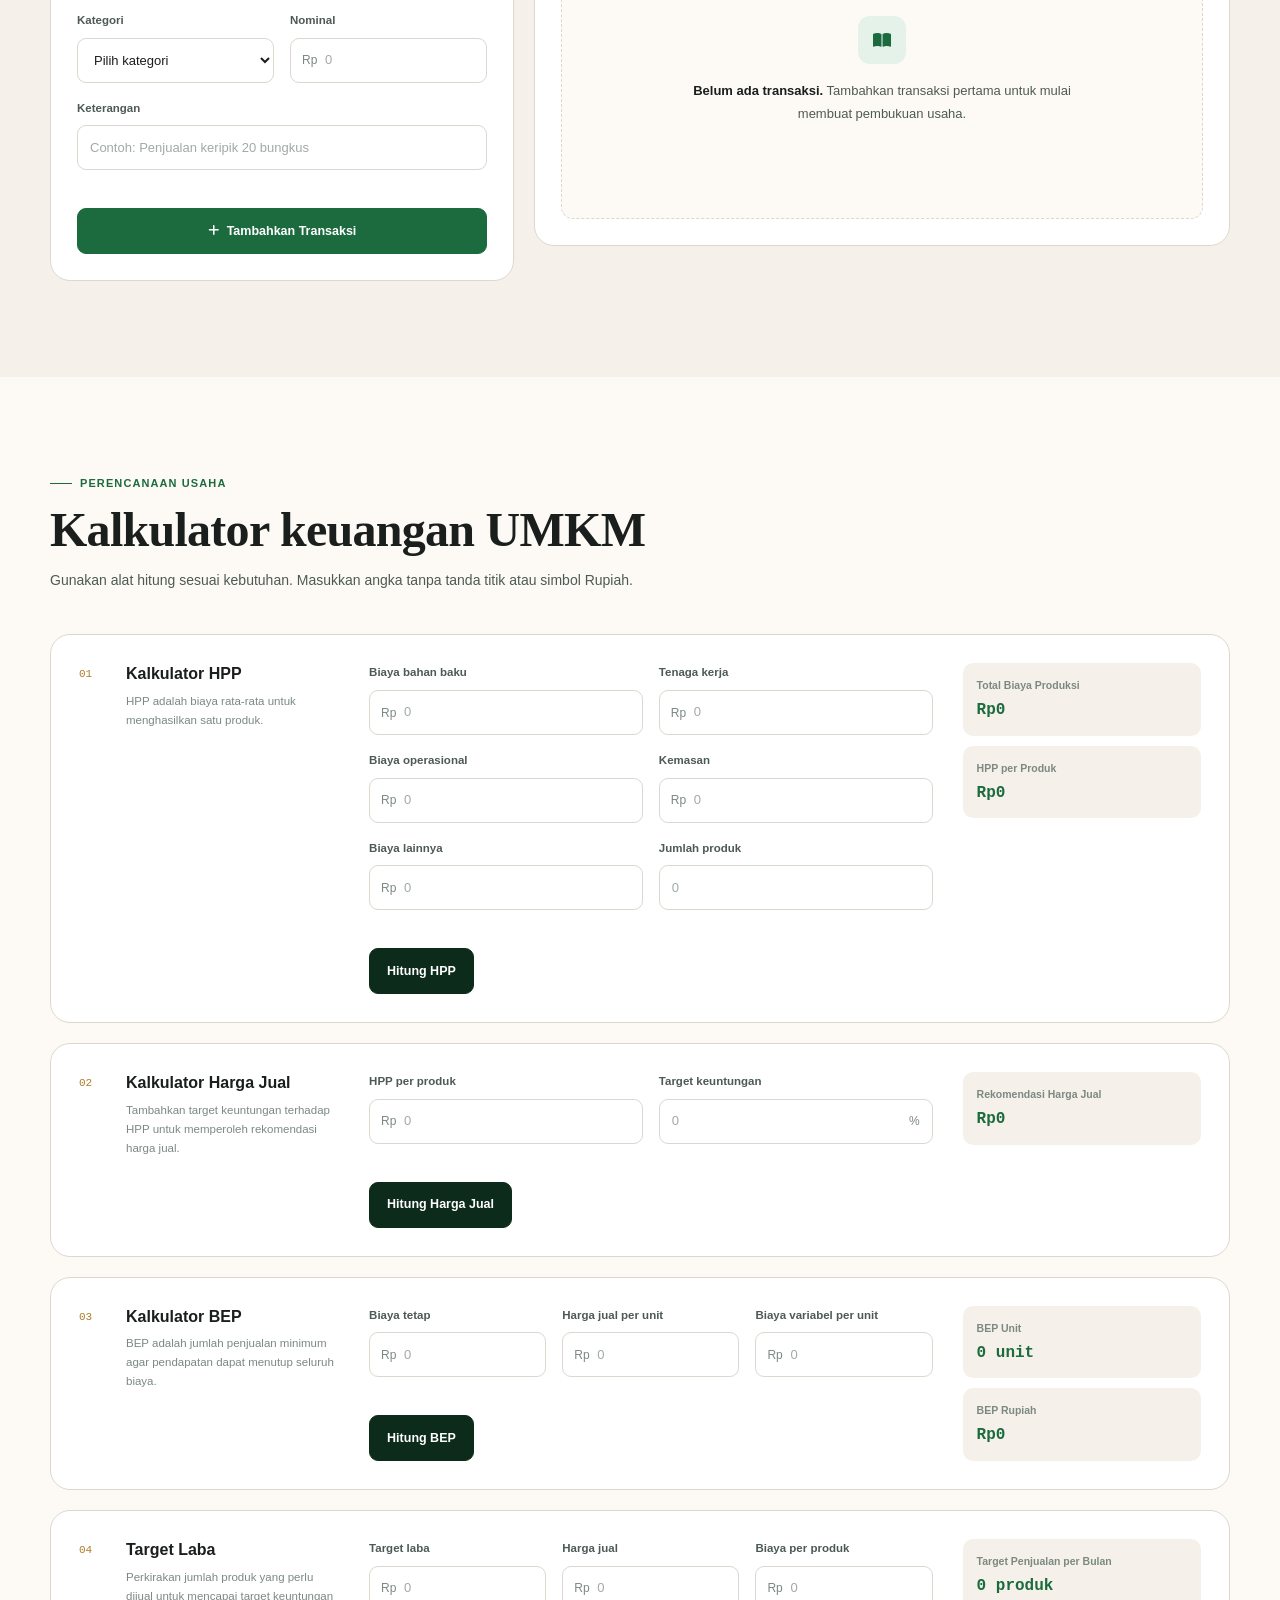
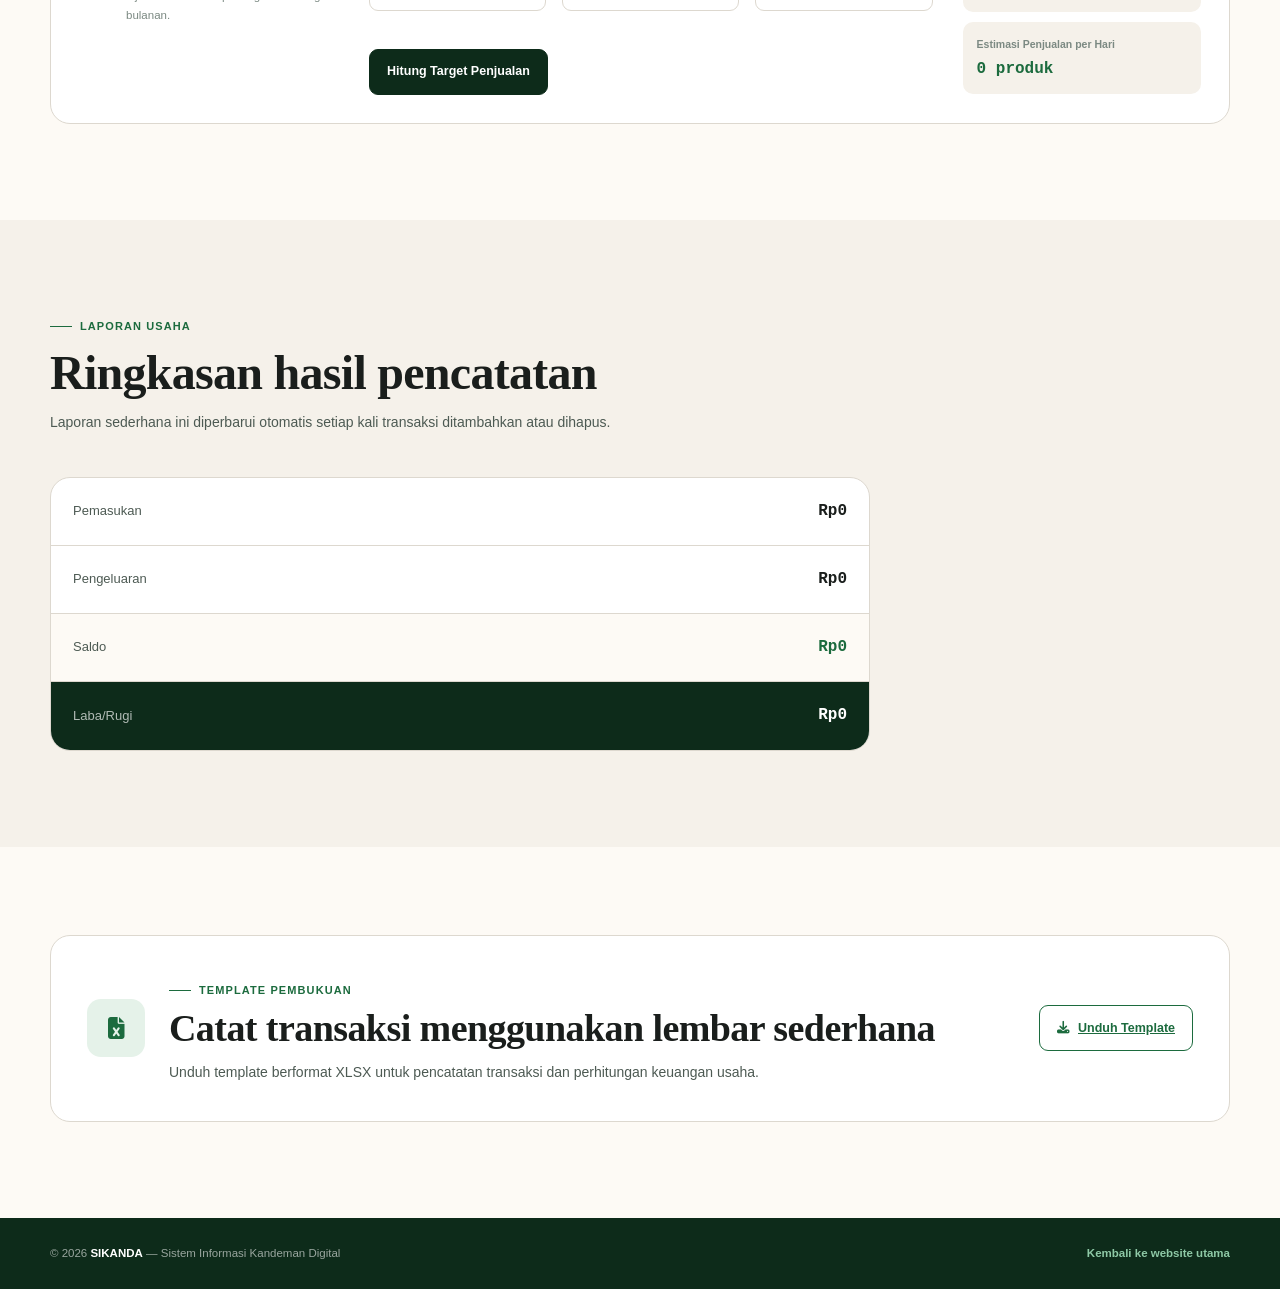
==== commit 5cc3bc1b: "Add files via upload" ====
--- a/Portal Resmi Desa Kandeman/keuangan-umkm/index.html
+++ b/Portal Resmi Desa Kandeman/keuangan-umkm/index.html
@@ -17,21 +17,21 @@
   <link rel="preconnect" href="https://fonts.gstatic.com" crossorigin />
   <link href="https://fonts.googleapis.com/css2?family=Cormorant+Garamond:wght@500;600;700&amp;family=DM+Sans:wght@400;500;600;700&amp;family=DM+Mono:wght@400;500&amp;display=swap" rel="stylesheet" />
   <link rel="stylesheet" href="https://cdnjs.cloudflare.com/ajax/libs/font-awesome/6.5.0/css/all.min.css" />
-  <link rel="stylesheet" href="../assets/css/keuangan-umkm.css?v=20260810-keuangan-umkm-v12" />
+  <link rel="stylesheet" href="../assets/css/keuangan-umkm.css?v=20260810-empty-state-fix-v13" />
 </head>
 <body>
   <a class="skip-link" href="#konten-utama">Lewati ke konten utama</a>
 
   <header class="finance-header">
     <div class="finance-container finance-header-inner">
-      <a class="finance-brand" href="../index.html#keuangan-umkm" aria-label="Kembali ke SIKANDA">
+      <a class="finance-brand" href="../" aria-label="Kembali ke SIKANDA">
         <span class="finance-logo"><img src="../assets/images/logo-desa.png" alt="Logo Desa Kandeman" /></span>
         <span>
           <strong>SIKANDA</strong>
           <small>Desa Kandeman</small>
         </span>
       </a>
-      <a class="back-link" href="../index.html#keuangan-umkm">
+      <a class="back-link" href="../">
         <i class="fa-solid fa-arrow-left" aria-hidden="true"></i> Kembali ke website
       </a>
     </div>
@@ -312,13 +312,13 @@
     <section class="finance-section" id="template" aria-labelledby="template-title">
       <div class="finance-container">
         <div class="template-panel">
-          <div class="template-icon" aria-hidden="true"><i class="fa-solid fa-file-csv"></i></div>
+          <div class="template-icon" aria-hidden="true"><i class="fa-solid fa-file-excel"></i></div>
           <div>
             <span class="template-label">Template pembukuan</span>
             <h2 id="template-title">Catat transaksi menggunakan lembar sederhana</h2>
-            <p>Unduh template berformat CSV dengan kolom tanggal, jenis transaksi, kategori, keterangan, dan nominal.</p>
+            <p>Unduh template berformat XLSX untuk pencatatan transaksi dan perhitungan keuangan usaha.</p>
           </div>
-          <button class="outline-button" id="download-template" type="button"><i class="fa-solid fa-download" aria-hidden="true"></i> Unduh Template</button>
+          <a class="outline-button" id="download-template" href="../assets/files/Template_Pembukuan_dan_Kalkulator_Keuangan_Desa.xlsx" download><i class="fa-solid fa-download" aria-hidden="true"></i> Unduh Template</a>
         </div>
       </div>
     </section>
@@ -327,10 +327,10 @@
   <footer class="finance-footer">
     <div class="finance-container">
       <p>© 2026 <strong>SIKANDA</strong> — Sistem Informasi Kandeman Digital</p>
-      <a href="../index.html#keuangan-umkm">Kembali ke Pusat Keuangan UMKM</a>
+      <a href="../">Kembali ke website utama</a>
     </div>
   </footer>
 
-  <script src="../assets/js/keuangan-umkm.js?v=20260810-keuangan-umkm-v12" defer></script>
+  <script src="../assets/js/keuangan-umkm.js?v=20260810-template-xlsx-v16" defer></script>
 </body>
 </html>
--- a/Portal Resmi Desa Kandeman/assets/css/keuangan-umkm.css
+++ b/Portal Resmi Desa Kandeman/assets/css/keuangan-umkm.css
@@ -438,6 +438,8 @@
 .empty-state p { max-width: 410px; margin: 0; color: var(--text-sec); font-size: 13px; line-height: 1.75; }
 .empty-state strong { color: var(--text); }
 .table-scroll { max-width: 100%; overflow-x: auto; }
+.empty-state[hidden],
+.table-scroll[hidden] { display: none !important; }
 .transaction-table { width: 100%; min-width: 740px; border-collapse: collapse; font-size: 11.5px; }
 .transaction-table th {
   padding: 10px 12px;
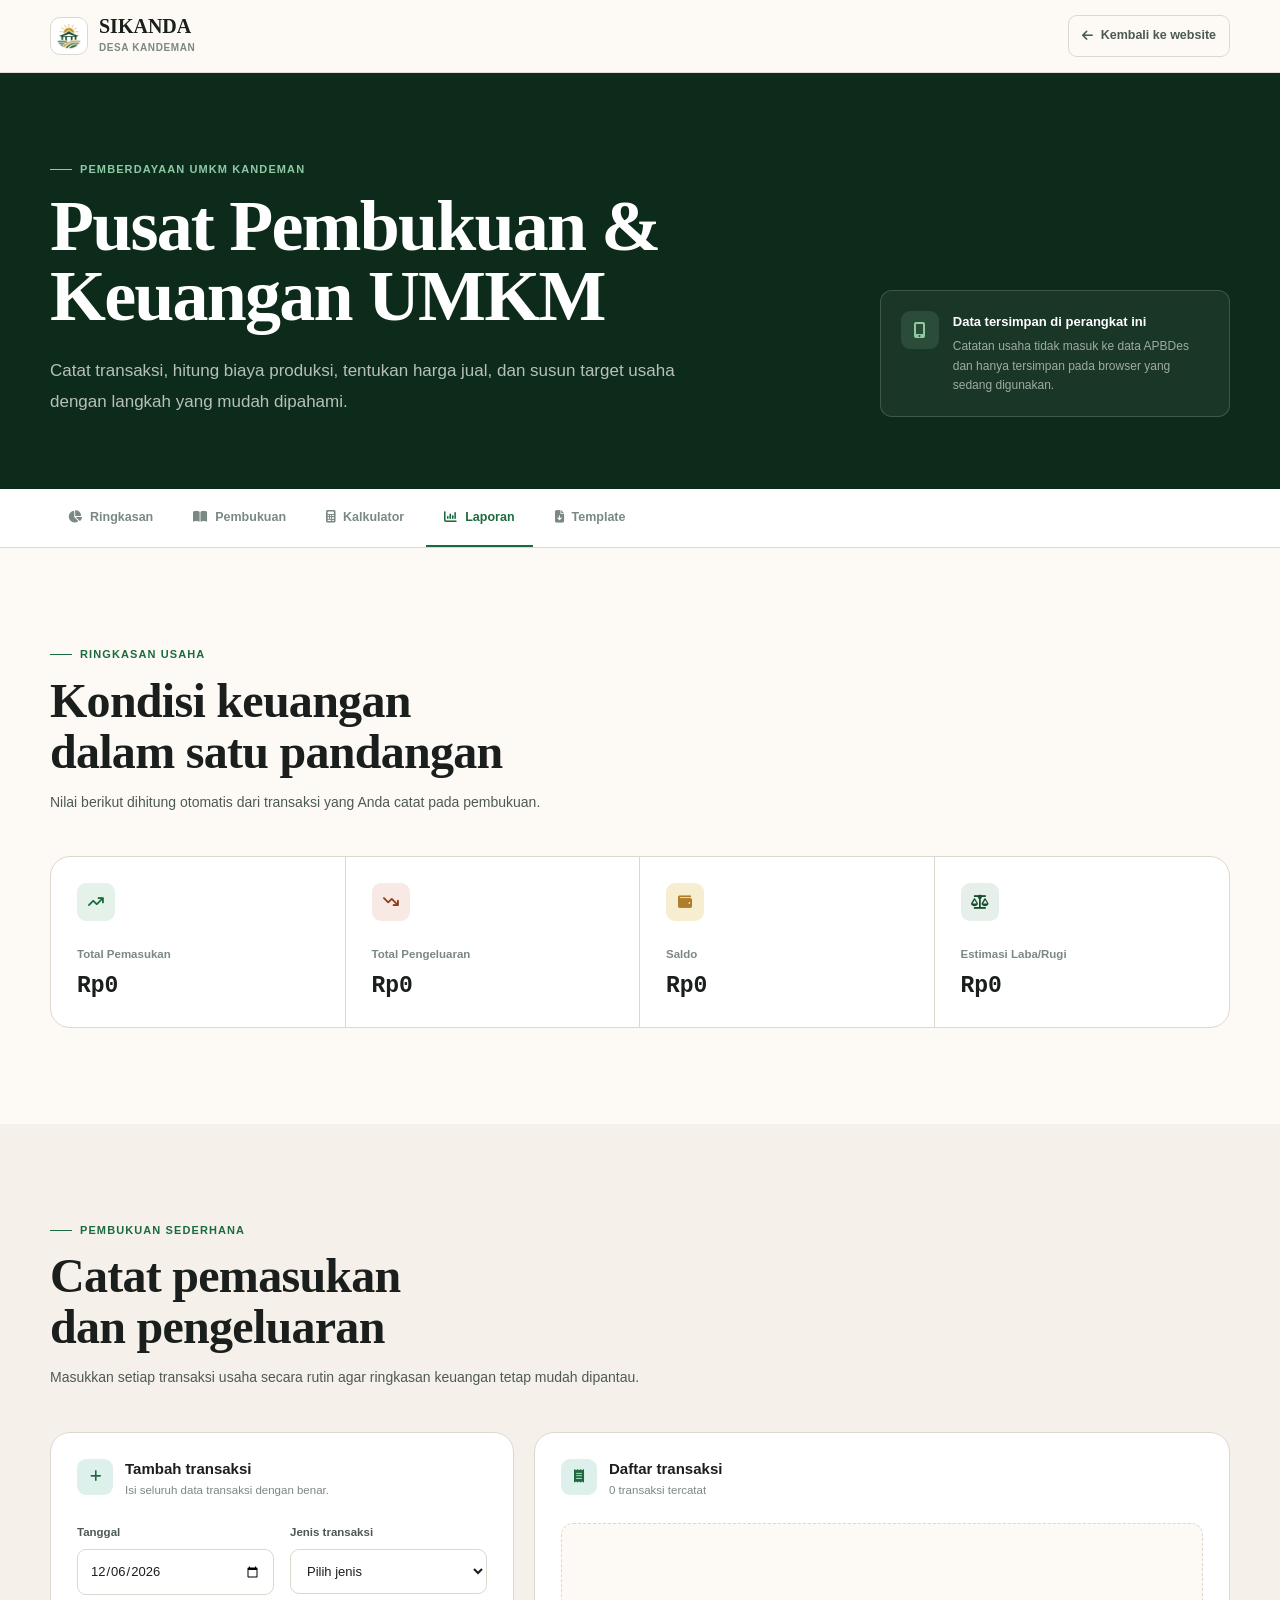
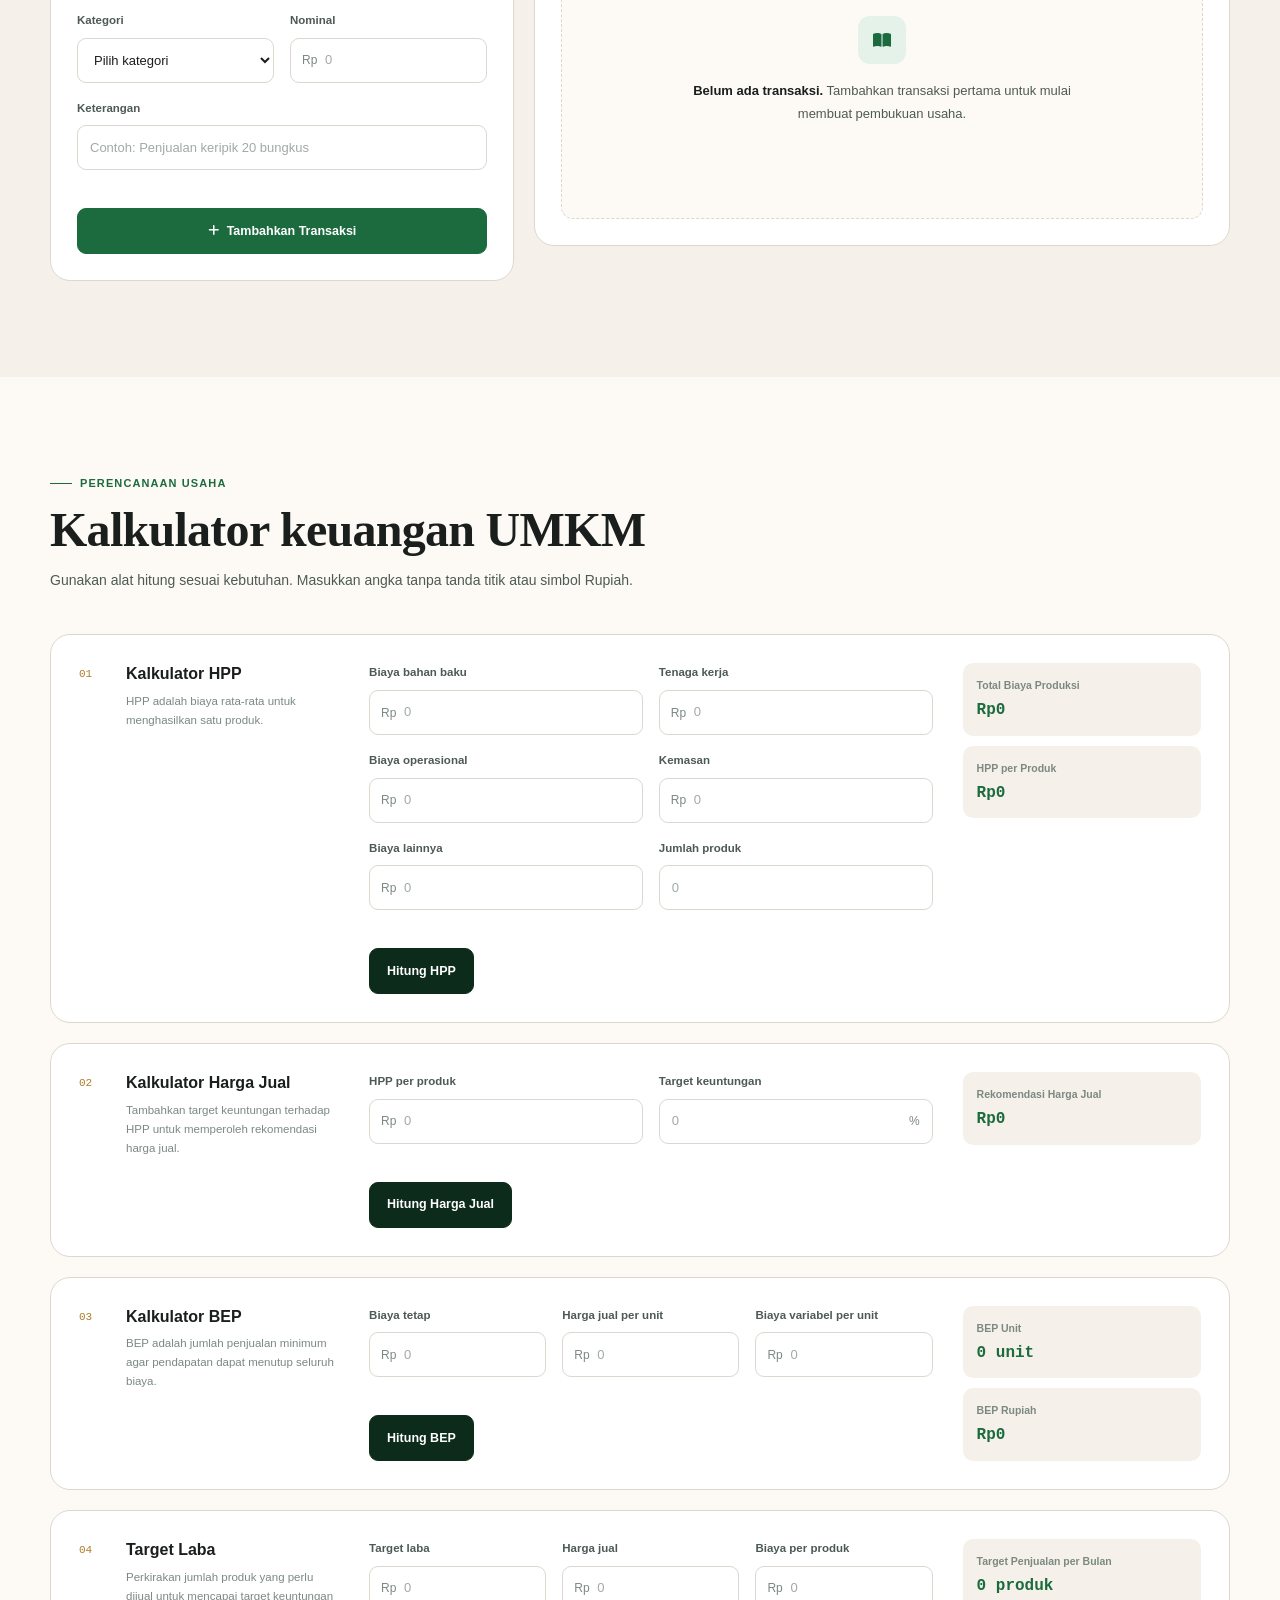
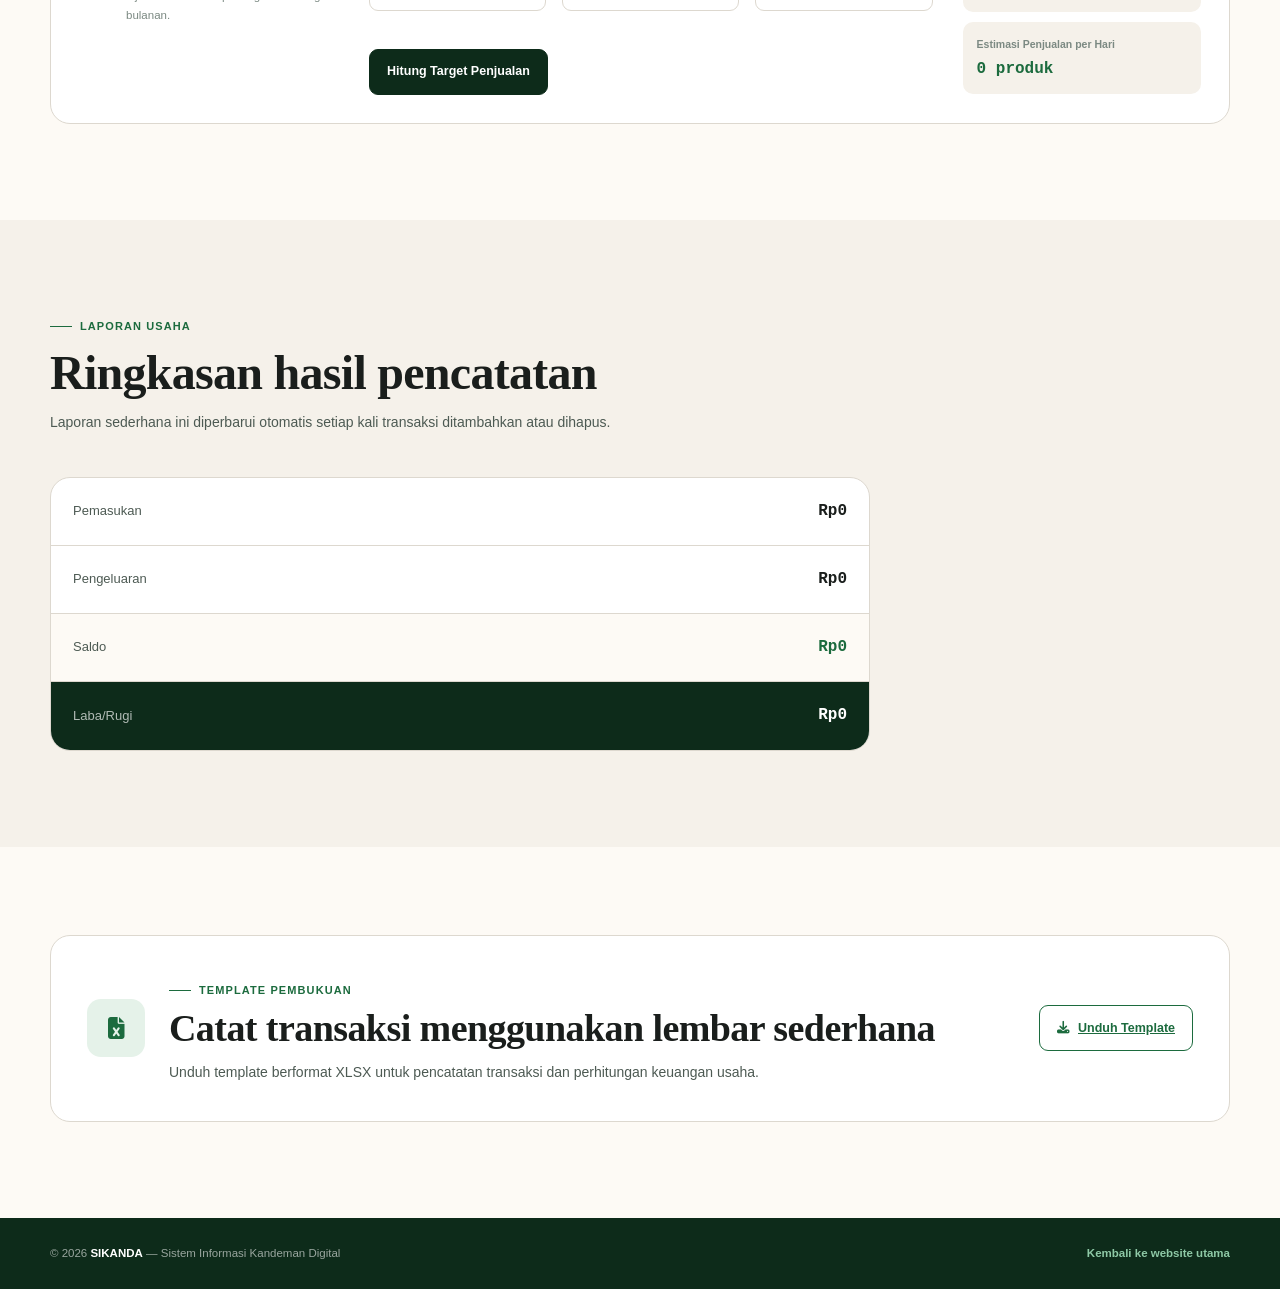
==== commit 31435ed4: "Add files via upload" ====
--- a/Portal Resmi Desa Kandeman/keuangan-umkm/index.html
+++ b/Portal Resmi Desa Kandeman/keuangan-umkm/index.html
@@ -12,7 +12,7 @@
   <title>Pusat Pembukuan &amp; Keuangan UMKM — SIKANDA</title>
   <meta name="description" content="Alat bantu pembukuan dan perencanaan keuangan sederhana bagi pelaku UMKM Desa Kandeman." />
   <meta name="theme-color" content="#0D2B1A" />
-  <link rel="icon" type="image/svg+xml" href="data:image/svg+xml,%3Csvg%20xmlns='http://www.w3.org/2000/svg'%20viewBox='0%200%2096%2096'%3E%3Ccircle%20cx='48'%20cy='48'%20r='46'%20fill='%230D2B1A'/%3E%3Crect%20x='45'%20y='38'%20width='6'%20height='26'%20rx='2'%20fill='%236B4423'/%3E%3Ccircle%20cx='48'%20cy='30'%20r='18'%20fill='%233D8B54'/%3E%3Ccircle%20cx='35'%20cy='38'%20r='11'%20fill='%234A9C61'/%3E%3Ccircle%20cx='61'%20cy='38'%20r='11'%20fill='%234A9C61'/%3E%3Cpath%20d='M14,66%20Q28,58%2048,64%20Q68,70%2082,60%20L82,90%20L14,90%20Z'%20fill='%231E5C94'/%3E%3C/svg%3E" />
+  <link rel="icon" type="image/png" href="../assets/images/logo-desa.png" />
   <link rel="preconnect" href="https://fonts.googleapis.com" />
   <link rel="preconnect" href="https://fonts.gstatic.com" crossorigin />
   <link href="https://fonts.googleapis.com/css2?family=Cormorant+Garamond:wght@500;600;700&amp;family=DM+Sans:wght@400;500;600;700&amp;family=DM+Mono:wght@400;500&amp;display=swap" rel="stylesheet" />
